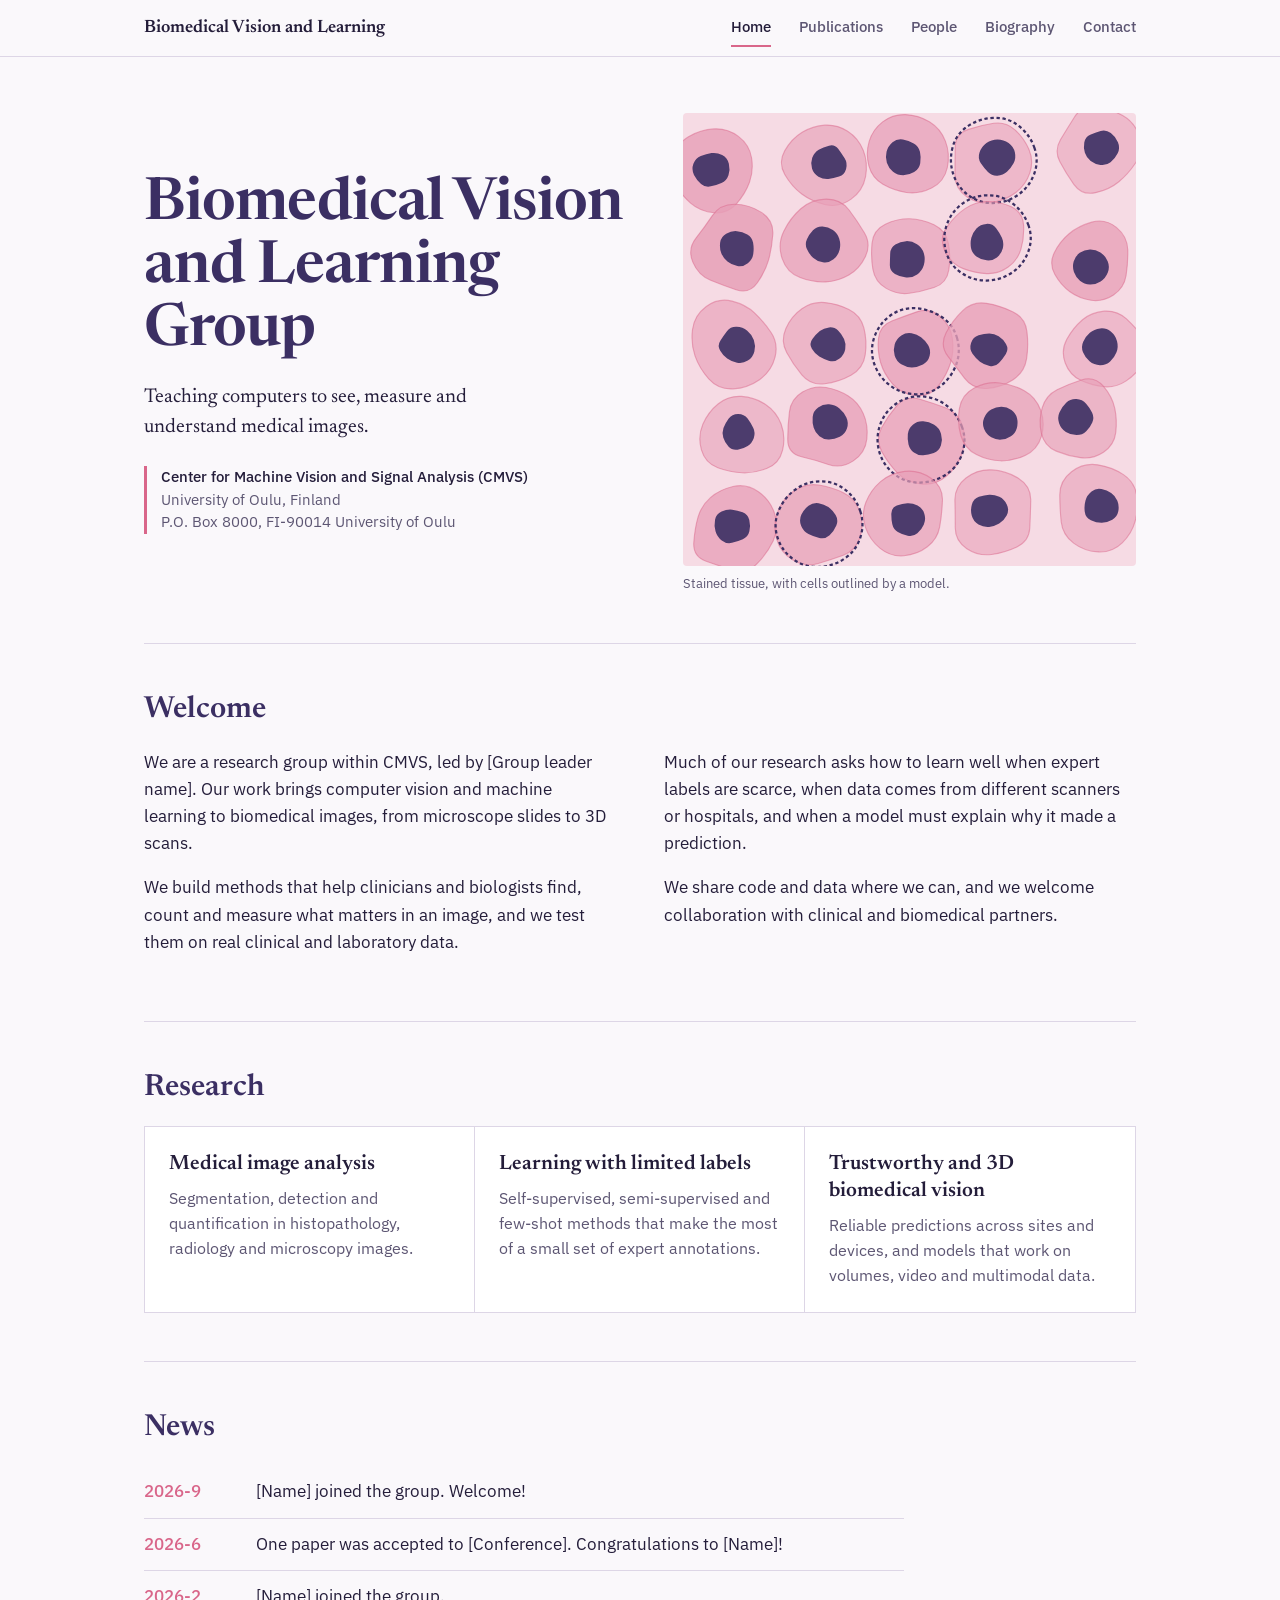
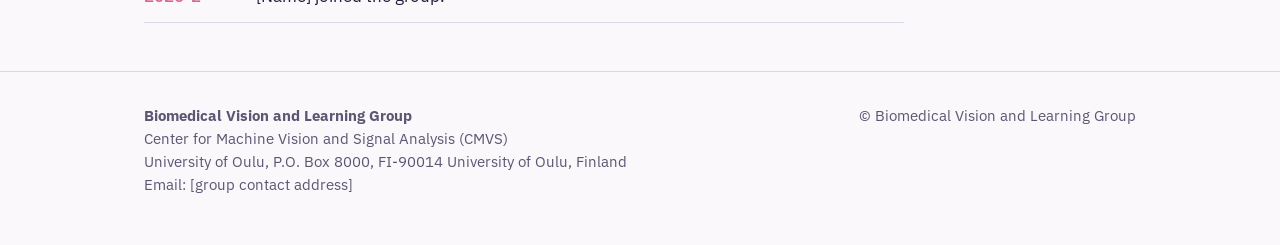
==== index.html @ d2b738da "Add files via upload" ====
<!DOCTYPE html>
<html lang="en">
<head>
<meta charset="utf-8">
<meta name="viewport" content="width=device-width, initial-scale=1, viewport-fit=cover">
<title>Biomedical Vision and Learning Group | Home</title>
<link rel="preconnect" href="https://fonts.googleapis.com">
<link rel="preconnect" href="https://fonts.gstatic.com" crossorigin>
<link href="https://fonts.googleapis.com/css2?family=Newsreader:ital,opsz,wght@0,6..72,400;0,6..72,600;1,6..72,400&family=IBM+Plex+Sans:wght@400;500&display=swap" rel="stylesheet">
<link rel="stylesheet" href="style.css">
</head>
<body>
<nav aria-label="Main">
  <div class="wrap">
    <a class="brand" href="index.html">Biomedical Vision and Learning</a>
    <a class="link on" href="index.html" aria-current="page">Home</a>
    <a class="link" href="pubs.html">Publications</a>
    <a class="link" href="people.html">People</a>
    <a class="link" href="bio.html">Biography</a>
    <a class="link" href="index.html#contact">Contact</a>
  </div>
</nav>

<main id="home">
  <div class="wrap">
    <div class="hero">
      <div>
        <h1>Biomedical Vision and Learning Group</h1>
        <p class="lead">Teaching computers to see, measure and understand medical images.</p>
        <div class="affil">
          <strong>Center for Machine Vision and Signal Analysis (CMVS)</strong><br>
          University of Oulu, Finland<br>
          P.O. Box 8000, FI-90014 University of Oulu
        </div>
      </div>
      <figure style="margin:0">
        <svg class="field" id="field" viewBox="0 0 400 400" role="img" aria-label="Illustration of stained tissue cells with dashed outlines marking automatically detected regions"></svg>
        <figcaption class="caption">Stained tissue, with cells outlined by a model.</figcaption>
      </figure>
    </div>

    <section id="welcome" aria-labelledby="w">
      <h2 id="w">Welcome</h2>
      <div class="cols">
        <div class="prose">
          <p>We are a research group within CMVS, led by [Group leader name]. Our work brings computer vision and machine learning to biomedical images, from microscope slides to 3D scans.</p>
          <p>We build methods that help clinicians and biologists find, count and measure what matters in an image, and we test them on real clinical and laboratory data.</p>
        </div>
        <div class="prose">
          <p>Much of our research asks how to learn well when expert labels are scarce, when data comes from different scanners or hospitals, and when a model must explain why it made a prediction.</p>
          <p>We share code and data where we can, and we welcome collaboration with clinical and biomedical partners.</p>
        </div>
      </div>
    </section>

    <section id="research" aria-labelledby="r">
      <h2 id="r">Research</h2>
      <div class="topics">
        <div>
          <h3>Medical image analysis</h3>
          <p>Segmentation, detection and quantification in histopathology, radiology and microscopy images.</p>
        </div>
        <div>
          <h3>Learning with limited labels</h3>
          <p>Self-supervised, semi-supervised and few-shot methods that make the most of a small set of expert annotations.</p>
        </div>
        <div>
          <h3>Trustworthy and 3D biomedical vision</h3>
          <p>Reliable predictions across sites and devices, and models that work on volumes, video and multimodal data.</p>
        </div>
      </div>
    </section>

    <section id="news" aria-labelledby="n">
      <h2 id="n">News</h2>
      <ul class="news">
        <li><time datetime="2026-09">2026-9</time><span>[Name] joined the group. Welcome!</span></li>
        <li><time datetime="2026-06">2026-6</time><span>One paper was accepted to [Conference]. Congratulations to [Name]!</span></li>
        <li><time datetime="2026-02">2026-2</time><span>[Name] joined the group.</span></li>
      </ul>
    </section>


  </div>
</main>

<footer id="contact">
  <div class="wrap">
    <div>
      <strong>Biomedical Vision and Learning Group</strong><br>
      Center for Machine Vision and Signal Analysis (CMVS)<br>
      University of Oulu, P.O. Box 8000, FI-90014 University of Oulu, Finland<br>
      Email: [group contact address]
    </div>
    <div>&copy; Biomedical Vision and Learning Group</div>
  </div>
</footer>

<script>
(function () {
  // Deterministic tissue-like field: eosin cytoplasm blobs with hematoxylin nuclei.
  var svg = document.getElementById("field"), NS = "http://www.w3.org/2000/svg";
  var seed = 7;
  function rnd() { seed = (seed * 16807) % 2147483647; return seed / 2147483647; }
  function el(n, a, p) { var e = document.createElementNS(NS, n); for (var k in a) e.setAttribute(k, a[k]); (p || svg).appendChild(e); return e; }
  function blob(cx, cy, r, wob) {
    var pts = [], n = 10;
    for (var i = 0; i < n; i++) {
      var a = (i / n) * Math.PI * 2, rr = r * (1 - wob + rnd() * wob * 2);
      pts.push([cx + Math.cos(a) * rr, cy + Math.sin(a) * rr]);
    }
    var d = "M" + ((pts[0][0] + pts[n - 1][0]) / 2) + "," + ((pts[0][1] + pts[n - 1][1]) / 2);
    for (var j = 0; j < n; j++) {
      var p = pts[j], q = pts[(j + 1) % n];
      d += " Q" + p[0] + "," + p[1] + " " + ((p[0] + q[0]) / 2) + "," + ((p[1] + q[1]) / 2);
    }
    return d + "Z";
  }
  var cols = 5, rows = 5, cell = 400 / cols, outlined = [3, 8, 12, 17, 21];
  for (var r = 0; r < rows; r++) for (var c = 0; c < cols; c++) {
    var i = r * cols + c, cx = c * cell + cell / 2 + (rnd() - .5) * 26, cy = r * cell + cell / 2 + (rnd() - .5) * 26;
    var d = blob(cx, cy, cell * 0.47, 0.14);
    el("path", { d: d, fill: "#e8a0b8", "fill-opacity": 0.55 + rnd() * 0.3, stroke: "#d9668a", "stroke-opacity": .5, "stroke-width": 1 });
    el("path", { d: blob(cx + (rnd() - .5) * 8, cy + (rnd() - .5) * 8, cell * 0.2, 0.12), fill: "#3b2f63", "fill-opacity": 0.9 });
    if (outlined.indexOf(i) > -1) el("path", { d: blob(cx, cy, cell * 0.5, 0.03), "class": "contour", pathLength: 400 });
  }
})();
</script>
</body>
</html>
---- style.css ----
:root {
  --paper: #faf8fb;
  --ink: #241d3a;
  --muted: #5d5673;
  --hema: #3b2f63;      /* hematoxylin */
  --eosin: #d9668a;     /* eosin */
  --eosin-soft: #f6dbe4;
  --line: #ddd6e6;
  --surface: #ffffff;
  --serif: "Newsreader", Georgia, "Times New Roman", serif;
  --sans: "IBM Plex Sans", system-ui, -apple-system, "Segoe UI", sans-serif;
  box-sizing: border-box;
  padding-top: env(safe-area-inset-top, 0px);
  padding-bottom: env(safe-area-inset-bottom, 0px);
}
@media (prefers-color-scheme: dark) {
  :root:not([data-theme="light"]) {
    --paper: #17122a; --ink: #ece8f5; --muted: #a9a2c0; --hema: #b7a8ee;
    --eosin: #ee8fae; --eosin-soft: #3a2340; --line: #342c52; --surface: #1f1938;
  }
}
:root[data-theme="dark"] {
  --paper: #17122a; --ink: #ece8f5; --muted: #a9a2c0; --hema: #b7a8ee;
  --eosin: #ee8fae; --eosin-soft: #3a2340; --line: #342c52; --surface: #1f1938;
}
html { scroll-padding-top: calc(env(safe-area-inset-top, 0px) + 64px); scroll-behavior: smooth; }
*, *::before, *::after { box-sizing: border-box; }
body { margin: 0; background: var(--paper); color: var(--ink); font: 17px/1.6 var(--sans); }
a { color: var(--hema); text-underline-offset: 3px; }
a:hover { color: var(--eosin); }
:focus-visible { outline: 3px solid var(--eosin); outline-offset: 3px; border-radius: 2px; }

.wrap { max-width: 1040px; margin: 0 auto; padding: 0 24px; }

/* nav */
nav { position: sticky; top: env(safe-area-inset-top, 0px); z-index: 10; background: var(--paper); border-bottom: 1px solid var(--line); }
nav .wrap { display: flex; gap: 28px; align-items: center; min-height: 56px; overflow-x: auto; }
nav .brand { font: 600 18px var(--serif); color: var(--ink); text-decoration: none; white-space: nowrap; margin-right: auto; }
nav a.link { text-decoration: none; color: var(--muted); font-weight: 500; font-size: 15px; white-space: nowrap; padding: 6px 0; border-bottom: 2px solid transparent; }
nav a.link:hover, nav a.link.on { color: var(--ink); border-color: var(--eosin); }

/* hero */
.hero { display: grid; grid-template-columns: 1.1fr 1fr; gap: 40px; align-items: center; padding: 56px 0 48px; }
.hero h1 { font: 600 clamp(2.3rem, 5.2vw, 3.7rem)/1.06 var(--serif); letter-spacing: -0.015em; margin: 0 0 20px; color: var(--hema); }
.hero p.lead { font: 400 1.25rem/1.5 var(--serif); color: var(--ink); margin: 0 0 24px; max-width: 34ch; }
.affil { font-size: 14.5px; color: var(--muted); line-height: 1.55; border-left: 3px solid var(--eosin); padding-left: 14px; }
.affil strong { color: var(--ink); font-weight: 500; }
.field { width: 100%; height: auto; aspect-ratio: 1/1; border-radius: 4px; background: var(--eosin-soft); display: block; }
.field .contour { fill: none; stroke: var(--hema); stroke-width: 2; stroke-dasharray: 5 4; stroke-dashoffset: 400; animation: trace 2.6s ease-out 0.4s forwards; }
@keyframes trace { to { stroke-dashoffset: 0; } }
.caption { font-size: 13px; color: var(--muted); margin-top: 8px; }

/* sections */
section { padding: 48px 0; border-top: 1px solid var(--line); }
h2 { font: 600 1.9rem/1.2 var(--serif); margin: 0 0 20px; color: var(--hema); }
h3 { font: 600 1.3rem/1.3 var(--serif); margin: 0 0 8px; }
.cols { display: grid; grid-template-columns: 1fr 1fr; gap: 48px; }
.prose p { margin: 0 0 1em; max-width: 68ch; }

.topics { display: grid; grid-template-columns: repeat(3, 1fr); gap: 0; border: 1px solid var(--line); background: var(--surface); }
.topics > div { padding: 24px; border-right: 1px solid var(--line); }
.topics > div:last-child { border-right: 0; }
.topics p { margin: 0; color: var(--muted); font-size: 15.5px; }

.news { list-style: none; padding: 0; margin: 0; max-width: 760px; }
.news li { display: grid; grid-template-columns: 96px 1fr; gap: 16px; padding: 12px 0; border-bottom: 1px solid var(--line); }
.news time { font-weight: 500; color: var(--eosin); }

.people { display: grid; grid-template-columns: repeat(auto-fill, minmax(210px, 1fr)); gap: 24px; }
.person .avatar { aspect-ratio: 1/1; background: var(--eosin-soft); border-radius: 4px; display: grid; place-items: center; font: 600 2.4rem var(--serif); color: var(--hema); margin-bottom: 10px; }
.person b { display: block; font-weight: 500; }
.person span { color: var(--muted); font-size: 15px; }

.pubs { list-style: none; padding: 0; margin: 0; max-width: 780px; }
.pubs li { padding: 14px 0; border-bottom: 1px solid var(--line); }
.pubs .venue { color: var(--muted); font-size: 15px; }
.note { background: var(--eosin-soft); padding: 12px 16px; border-radius: 4px; font-size: 15px; max-width: 780px; margin-bottom: 20px; }

footer { border-top: 1px solid var(--line); padding: 32px 0 48px; color: var(--muted); font-size: 14.5px; }
footer .wrap { display: flex; justify-content: space-between; gap: 24px; flex-wrap: wrap; }

@media (max-width: 800px) {
  .hero, .cols { grid-template-columns: 1fr; gap: 28px; }
  .topics { grid-template-columns: 1fr; }
  .topics > div { border-right: 0; border-bottom: 1px solid var(--line); }
  .topics > div:last-child { border-bottom: 0; }
  .news li { grid-template-columns: 1fr; gap: 2px; }
}
@media (prefers-reduced-motion: reduce) {
  html { scroll-behavior: auto; }
  .field .contour { animation: none; stroke-dashoffset: 0; }
}

/* sub-pages */
.page { padding: 48px 0 56px; }
.page h1 { font: 600 clamp(2rem, 4.5vw, 2.8rem)/1.1 var(--serif); letter-spacing: -0.01em; margin: 0 0 24px; color: var(--hema); }
.page .intro { max-width: 68ch; color: var(--muted); margin: 0 0 32px; }
.year { font: 600 1.4rem var(--serif); color: var(--eosin); margin: 36px 0 4px; }
.year:first-of-type { margin-top: 8px; }
.people-group { margin-bottom: 44px; }
.people-group h2 { font-size: 1.4rem; padding-bottom: 8px; border-bottom: 1px solid var(--line); }
.person .bio { display: block; margin-top: 4px; color: var(--muted); font-size: 14.5px; }


.bio-layout { display: grid; grid-template-columns: 220px 1fr; gap: 40px; align-items: start; }
@media (max-width: 800px) { .bio-layout { grid-template-columns: 1fr; gap: 24px; } .bio-layout .person { max-width: 220px; } }
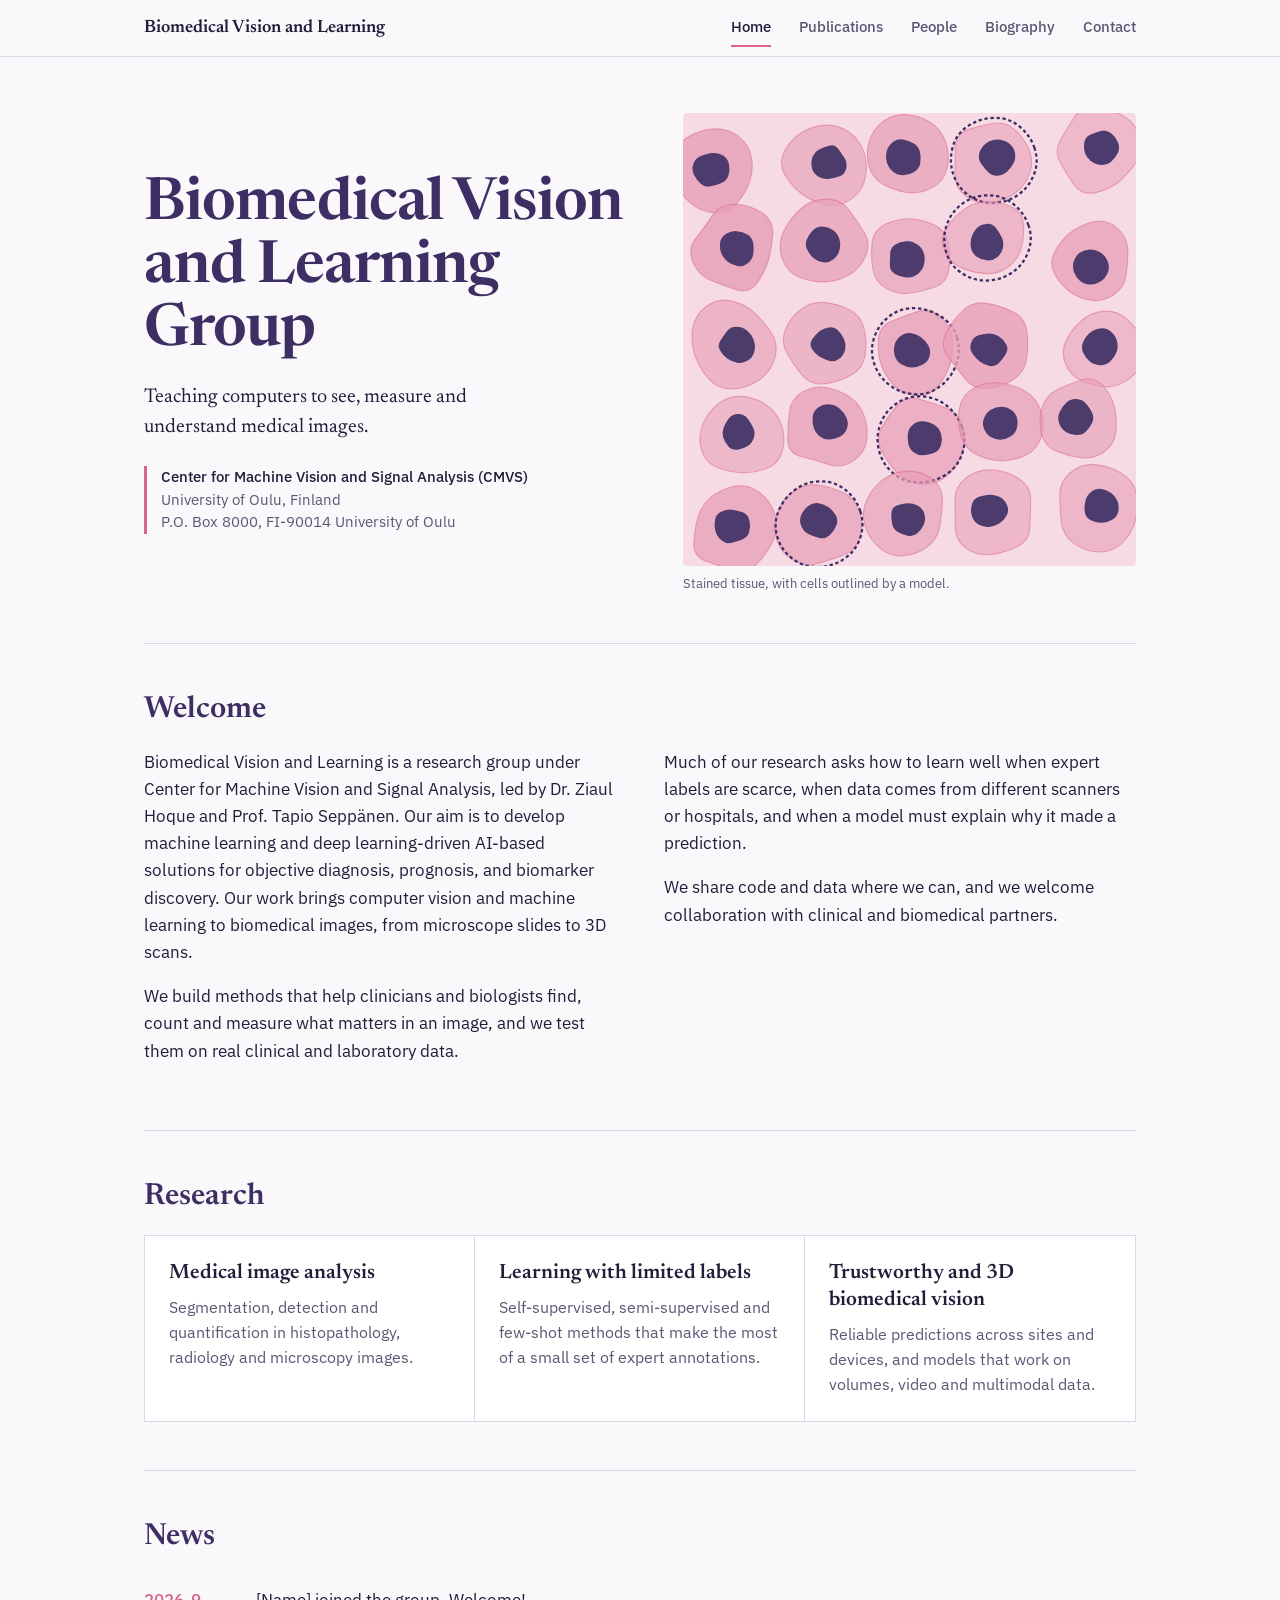
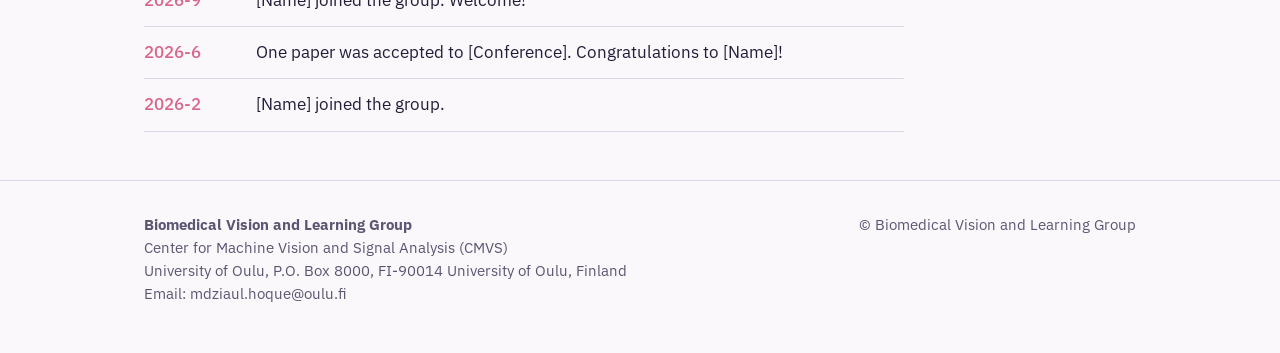
==== commit dba0bc3f: "Revise group description and update contact email Updated the description of the research group and " ====
--- a/index.html
+++ b/index.html
@@ -43,7 +43,8 @@
       <h2 id="w">Welcome</h2>
       <div class="cols">
         <div class="prose">
-          <p>We are a research group within CMVS, led by [Group leader name]. Our work brings computer vision and machine learning to biomedical images, from microscope slides to 3D scans.</p>
+          <p>Biomedical Vision and Learning is a research group under Center for Machine Vision and Signal Analysis, led by Dr. Ziaul Hoque and Prof. Tapio Seppänen. Our aim is to develop machine learning and deep learning-driven AI-based solutions for objective diagnosis, prognosis, and biomarker discovery.
+           Our work brings computer vision and machine learning to biomedical images, from microscope slides to 3D scans.</p>
           <p>We build methods that help clinicians and biologists find, count and measure what matters in an image, and we test them on real clinical and laboratory data.</p>
         </div>
         <div class="prose">
@@ -90,7 +91,7 @@
       <strong>Biomedical Vision and Learning Group</strong><br>
       Center for Machine Vision and Signal Analysis (CMVS)<br>
       University of Oulu, P.O. Box 8000, FI-90014 University of Oulu, Finland<br>
-      Email: [group contact address]
+      Email: mdziaul.hoque@oulu.fi
     </div>
     <div>&copy; Biomedical Vision and Learning Group</div>
   </div>
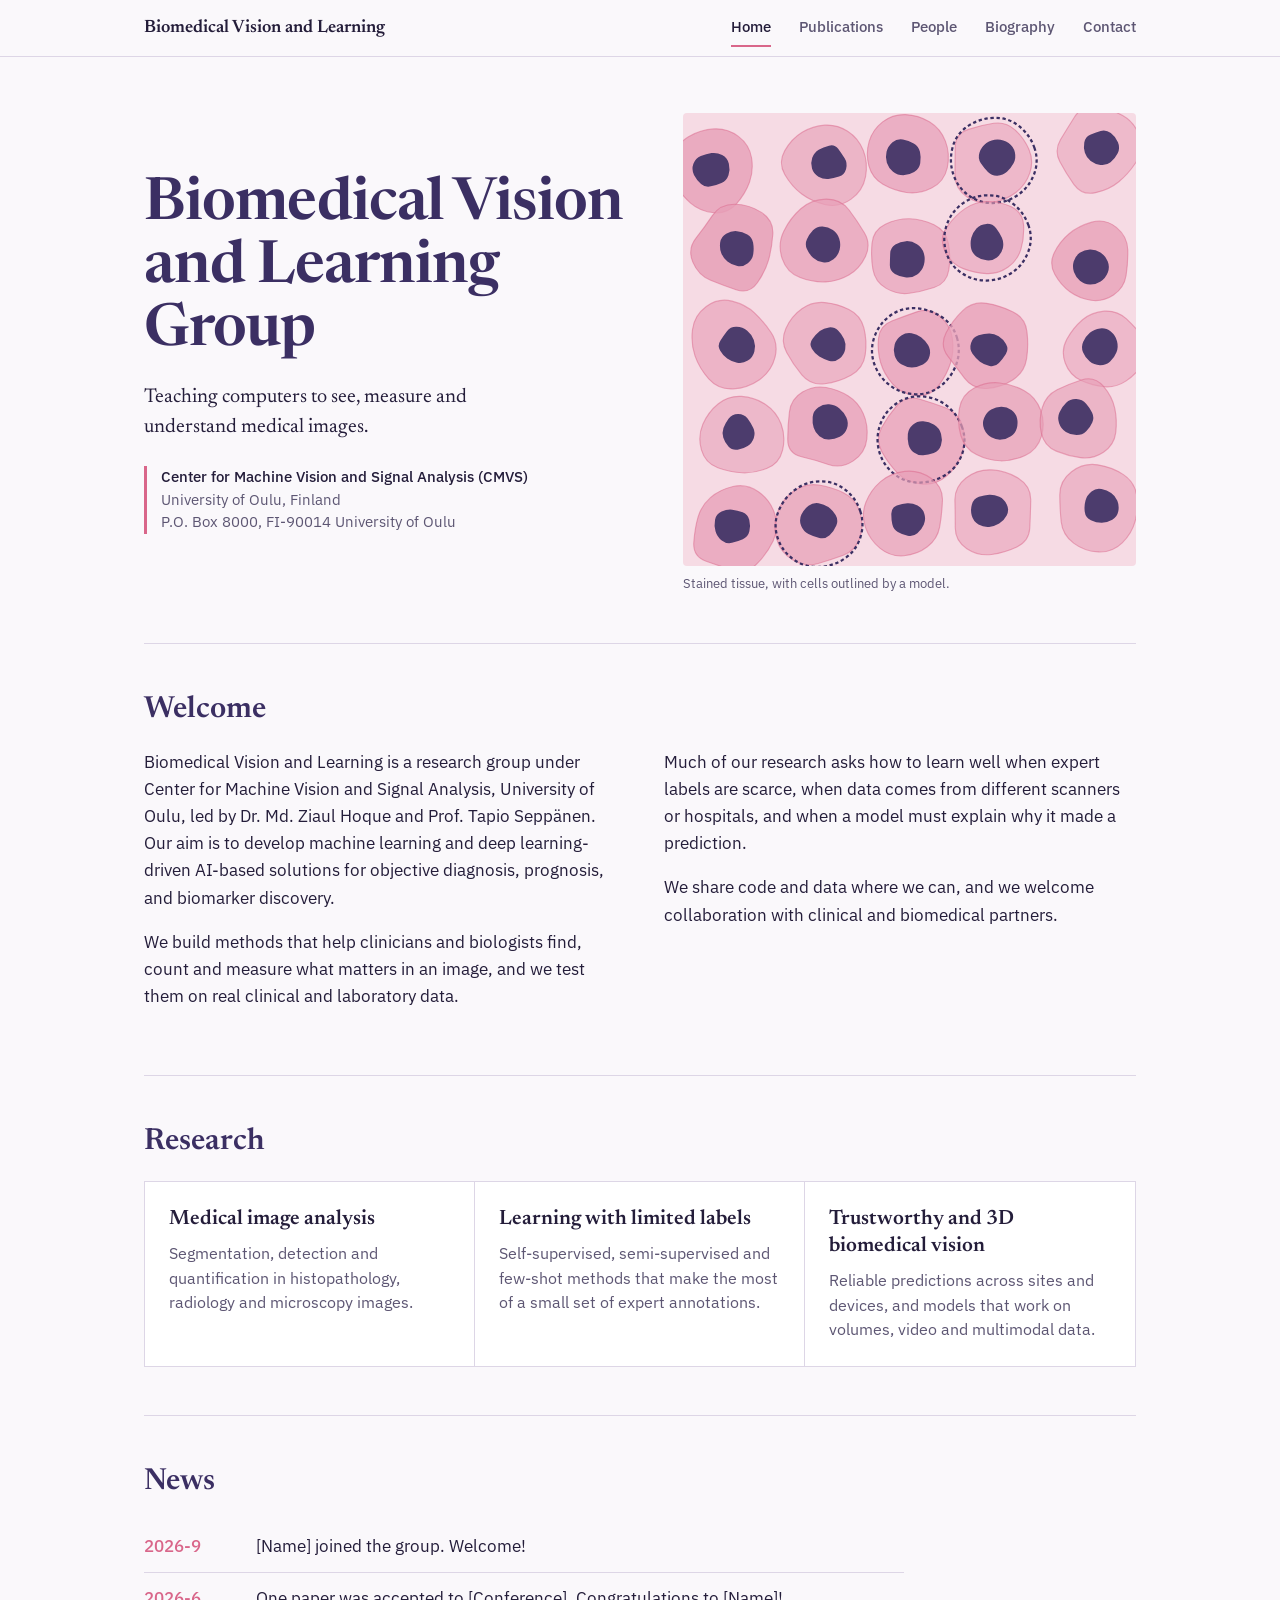
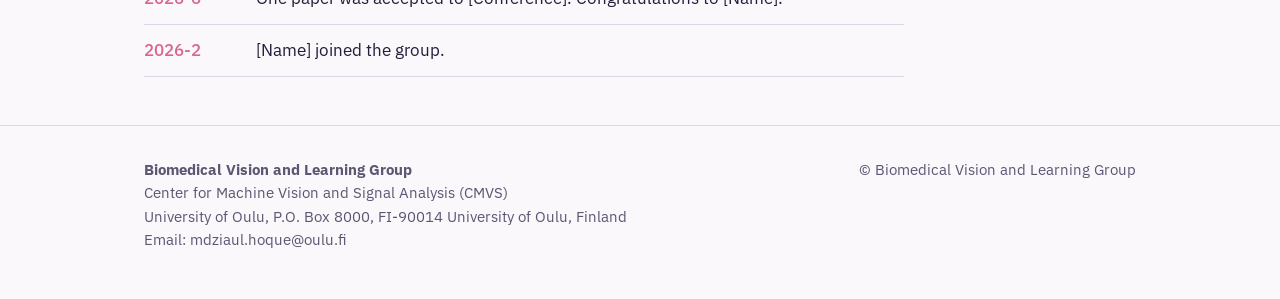
==== commit 958df54d: "Revise research group description in index.html Updated the description of the research group to inc" ====
--- a/index.html
+++ b/index.html
@@ -43,8 +43,8 @@
       <h2 id="w">Welcome</h2>
       <div class="cols">
         <div class="prose">
-          <p>Biomedical Vision and Learning is a research group under Center for Machine Vision and Signal Analysis, led by Dr. Ziaul Hoque and Prof. Tapio Seppänen. Our aim is to develop machine learning and deep learning-driven AI-based solutions for objective diagnosis, prognosis, and biomarker discovery.
-           Our work brings computer vision and machine learning to biomedical images, from microscope slides to 3D scans.</p>
+          <p>Biomedical Vision and Learning is a research group under Center for Machine Vision and Signal Analysis, University of Oulu, led by Dr. Md. Ziaul Hoque and Prof. Tapio Seppänen. Our aim is to develop machine learning and deep learning-driven AI-based solutions for objective diagnosis, prognosis, and biomarker discovery.
+           </p>
           <p>We build methods that help clinicians and biologists find, count and measure what matters in an image, and we test them on real clinical and laboratory data.</p>
         </div>
         <div class="prose">
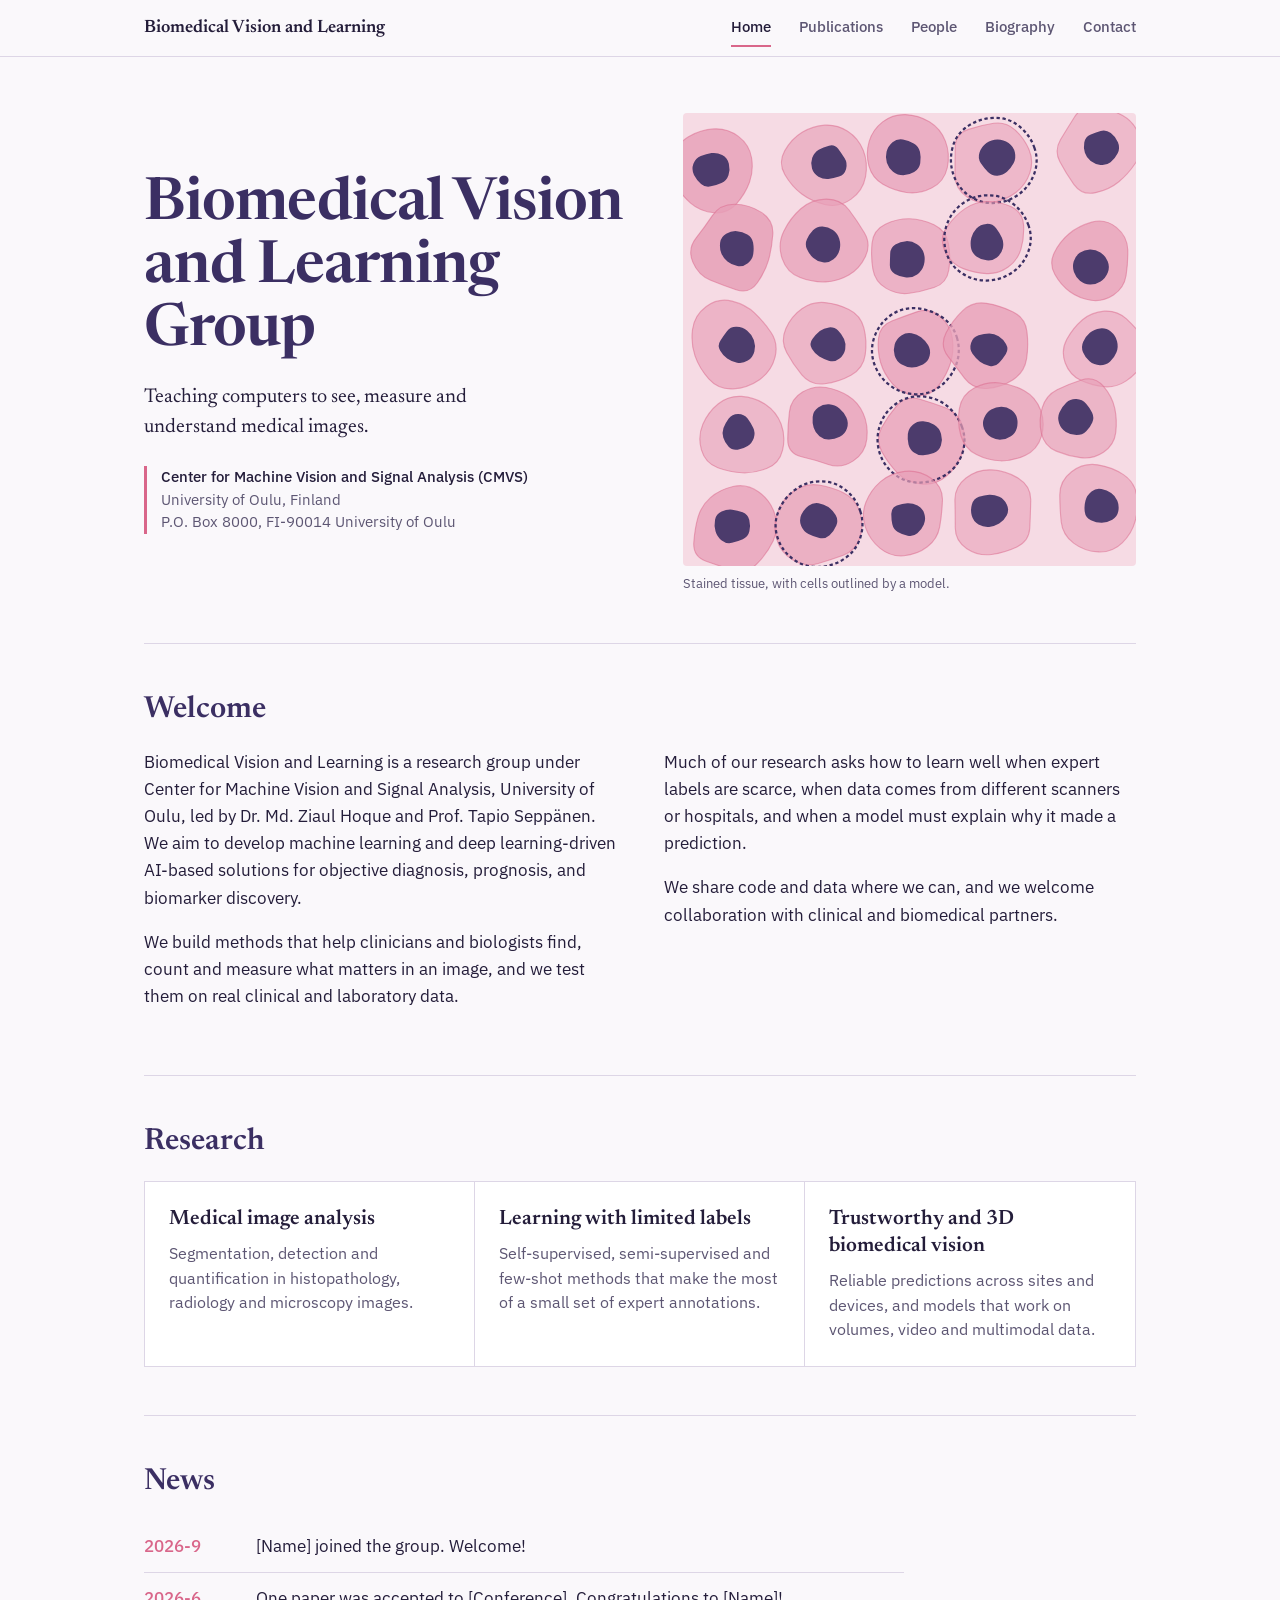
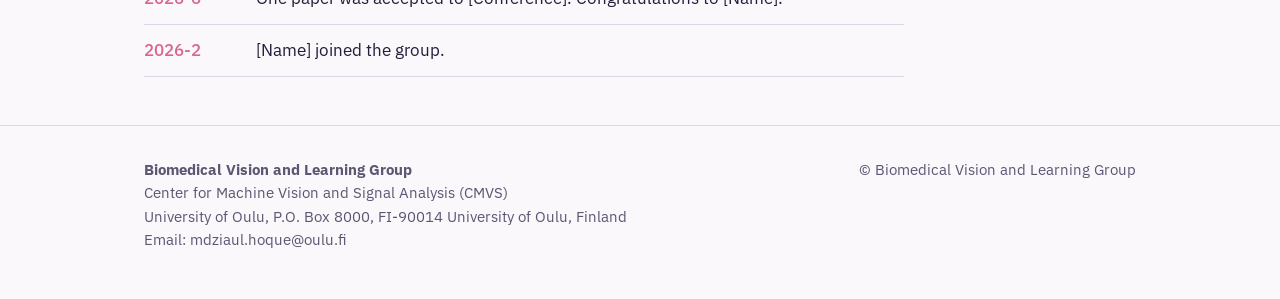
==== commit 6596fd7c: "Remove 'Our' from research group description" ====
--- a/index.html
+++ b/index.html
@@ -43,7 +43,7 @@
       <h2 id="w">Welcome</h2>
       <div class="cols">
         <div class="prose">
-          <p>Biomedical Vision and Learning is a research group under Center for Machine Vision and Signal Analysis, University of Oulu, led by Dr. Md. Ziaul Hoque and Prof. Tapio Seppänen. Our aim is to develop machine learning and deep learning-driven AI-based solutions for objective diagnosis, prognosis, and biomarker discovery.
+          <p>Biomedical Vision and Learning is a research group under Center for Machine Vision and Signal Analysis, University of Oulu, led by Dr. Md. Ziaul Hoque and Prof. Tapio Seppänen. We aim to develop machine learning and deep learning-driven AI-based solutions for objective diagnosis, prognosis, and biomarker discovery.
            </p>
           <p>We build methods that help clinicians and biologists find, count and measure what matters in an image, and we test them on real clinical and laboratory data.</p>
         </div>
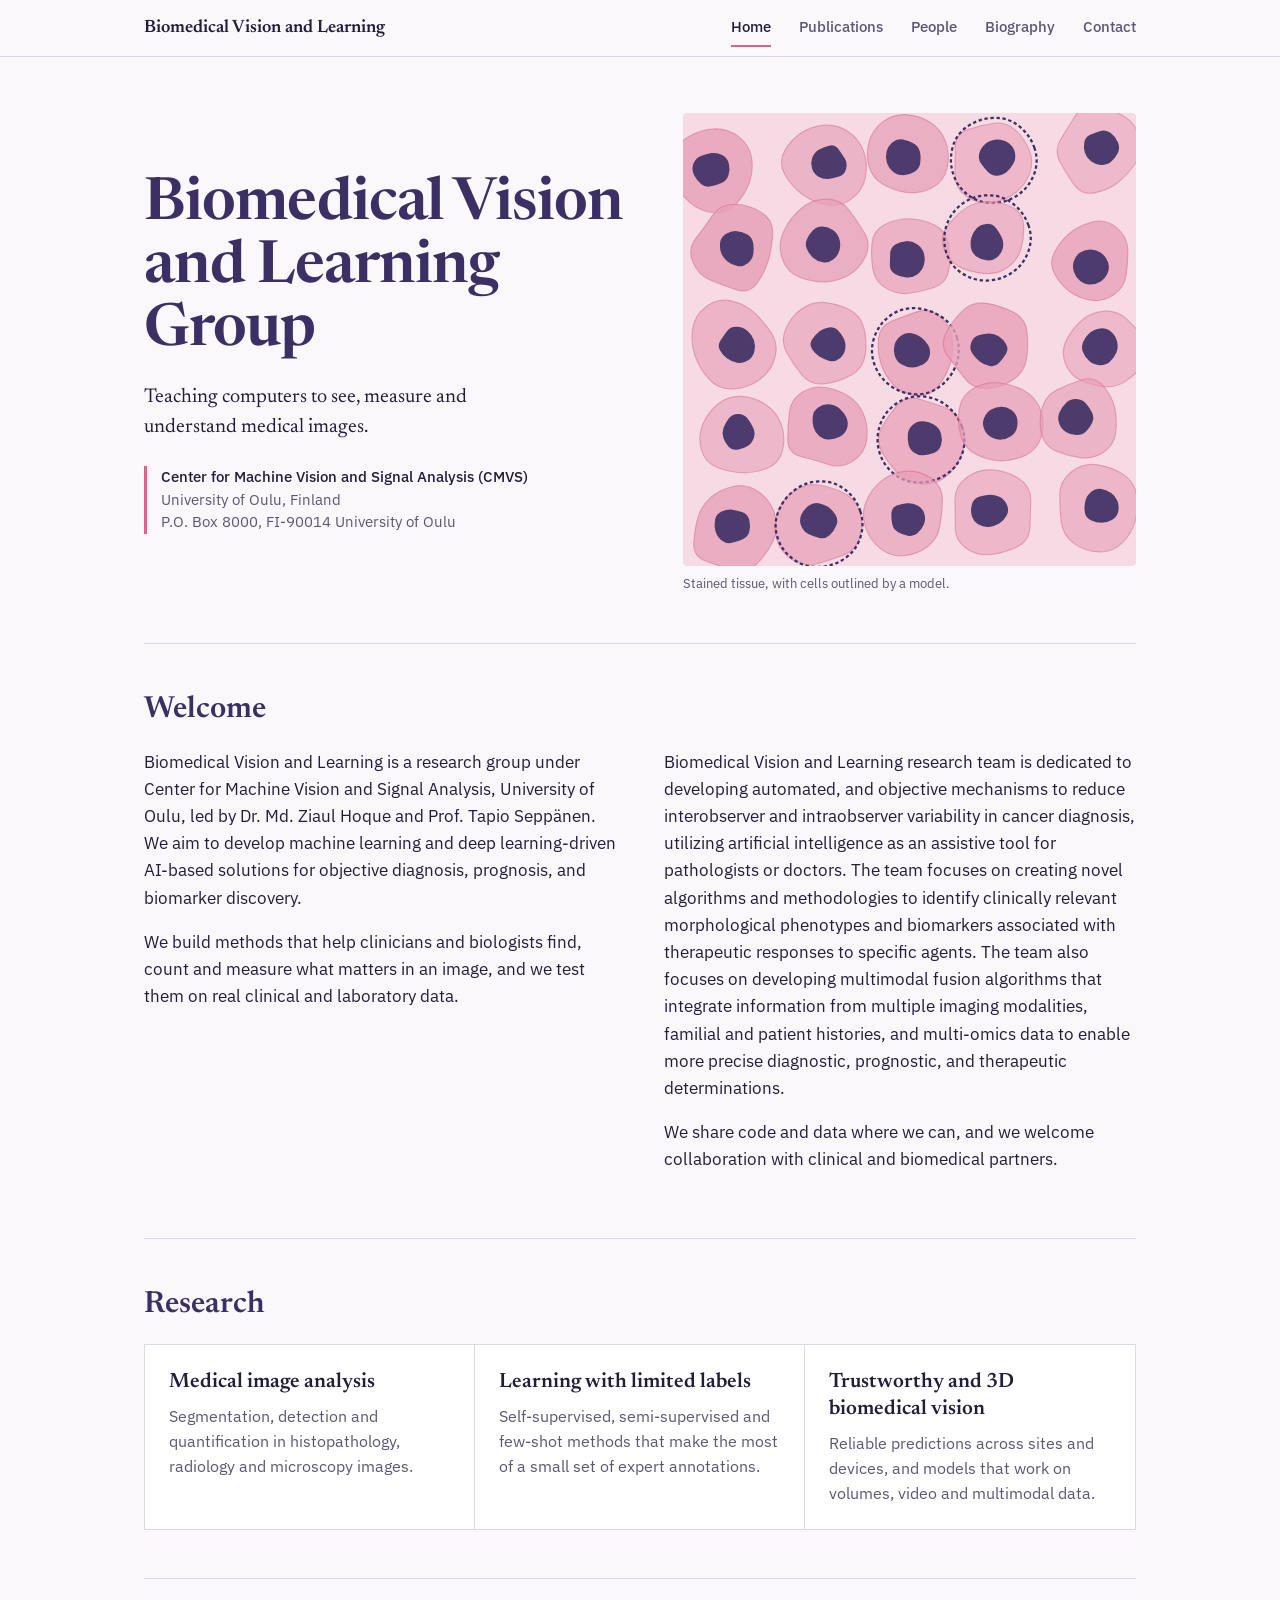
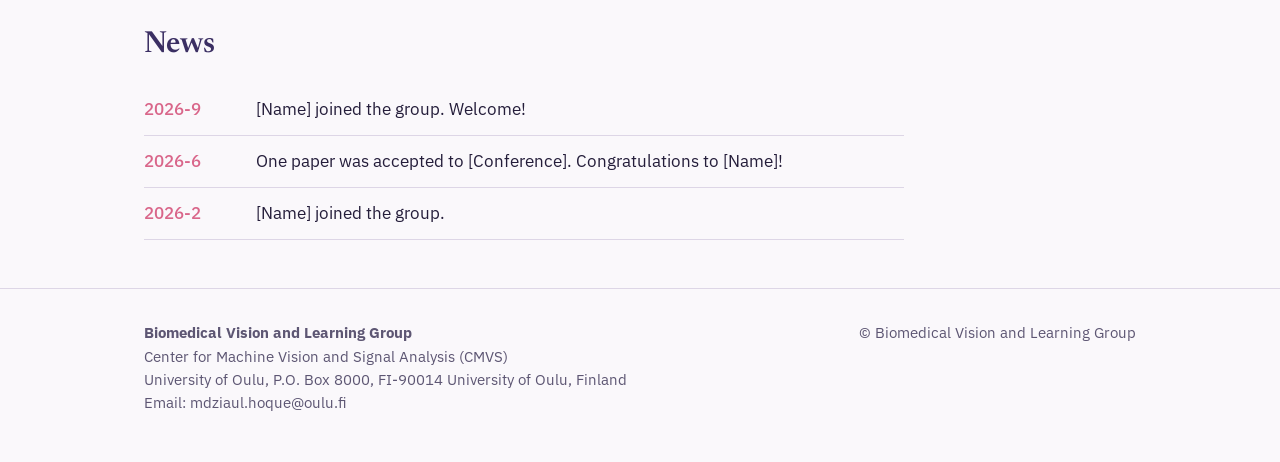
==== commit 69fe1e67: "Revise research focus in index.html Updated the research description to focus on AI in cancer diagno" ====
--- a/index.html
+++ b/index.html
@@ -48,7 +48,7 @@
           <p>We build methods that help clinicians and biologists find, count and measure what matters in an image, and we test them on real clinical and laboratory data.</p>
         </div>
         <div class="prose">
-          <p>Much of our research asks how to learn well when expert labels are scarce, when data comes from different scanners or hospitals, and when a model must explain why it made a prediction.</p>
+          <p>Biomedical Vision and Learning research team is dedicated to developing automated, and objective mechanisms to reduce interobserver and intraobserver variability in cancer diagnosis, utilizing artificial intelligence as an assistive tool for pathologists or doctors. The team focuses on creating novel algorithms and methodologies to identify clinically relevant morphological phenotypes and biomarkers associated with therapeutic responses to specific agents. The team also focuses on developing multimodal fusion algorithms that integrate information from multiple imaging modalities, familial and patient histories, and multi-omics data to enable more precise diagnostic, prognostic, and therapeutic determinations.</p>
           <p>We share code and data where we can, and we welcome collaboration with clinical and biomedical partners.</p>
         </div>
       </div>
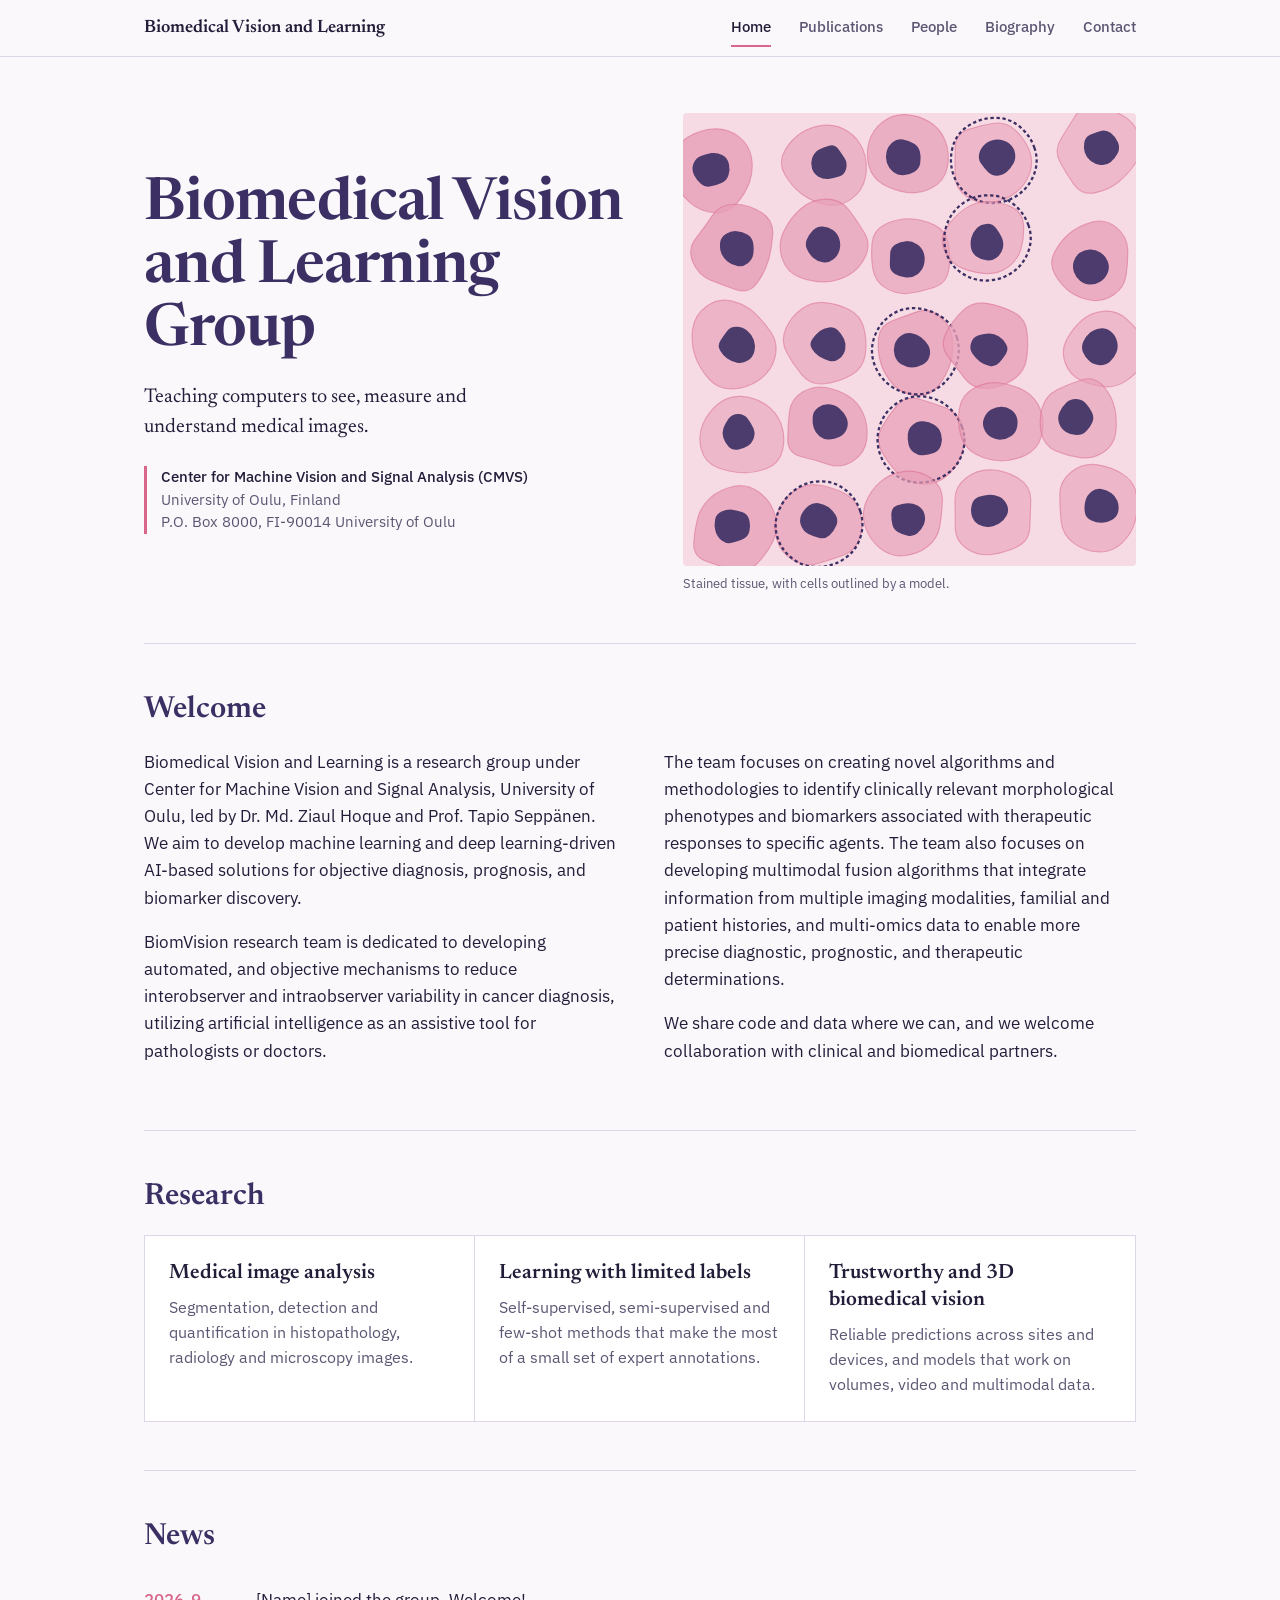
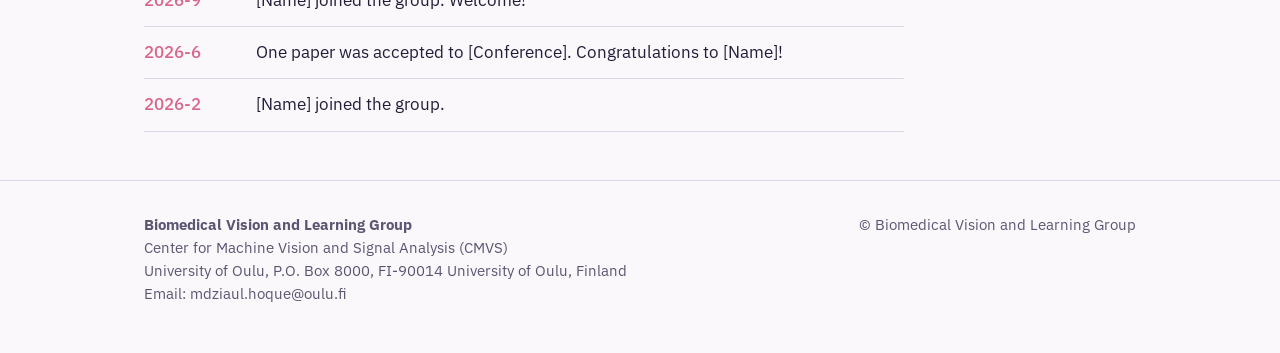
==== commit b1fa6f56: "Update description of Biomedical Vision and Learning team" ====
--- a/index.html
+++ b/index.html
@@ -45,10 +45,10 @@
         <div class="prose">
           <p>Biomedical Vision and Learning is a research group under Center for Machine Vision and Signal Analysis, University of Oulu, led by Dr. Md. Ziaul Hoque and Prof. Tapio Seppänen. We aim to develop machine learning and deep learning-driven AI-based solutions for objective diagnosis, prognosis, and biomarker discovery.
            </p>
-          <p>We build methods that help clinicians and biologists find, count and measure what matters in an image, and we test them on real clinical and laboratory data.</p>
+          <p>BiomVision research team is dedicated to developing automated, and objective mechanisms to reduce interobserver and intraobserver variability in cancer diagnosis, utilizing artificial intelligence as an assistive tool for pathologists or doctors.</p>
         </div>
         <div class="prose">
-          <p>Biomedical Vision and Learning research team is dedicated to developing automated, and objective mechanisms to reduce interobserver and intraobserver variability in cancer diagnosis, utilizing artificial intelligence as an assistive tool for pathologists or doctors. The team focuses on creating novel algorithms and methodologies to identify clinically relevant morphological phenotypes and biomarkers associated with therapeutic responses to specific agents. The team also focuses on developing multimodal fusion algorithms that integrate information from multiple imaging modalities, familial and patient histories, and multi-omics data to enable more precise diagnostic, prognostic, and therapeutic determinations.</p>
+          <p>The team focuses on creating novel algorithms and methodologies to identify clinically relevant morphological phenotypes and biomarkers associated with therapeutic responses to specific agents. The team also focuses on developing multimodal fusion algorithms that integrate information from multiple imaging modalities, familial and patient histories, and multi-omics data to enable more precise diagnostic, prognostic, and therapeutic determinations.</p>
           <p>We share code and data where we can, and we welcome collaboration with clinical and biomedical partners.</p>
         </div>
       </div>
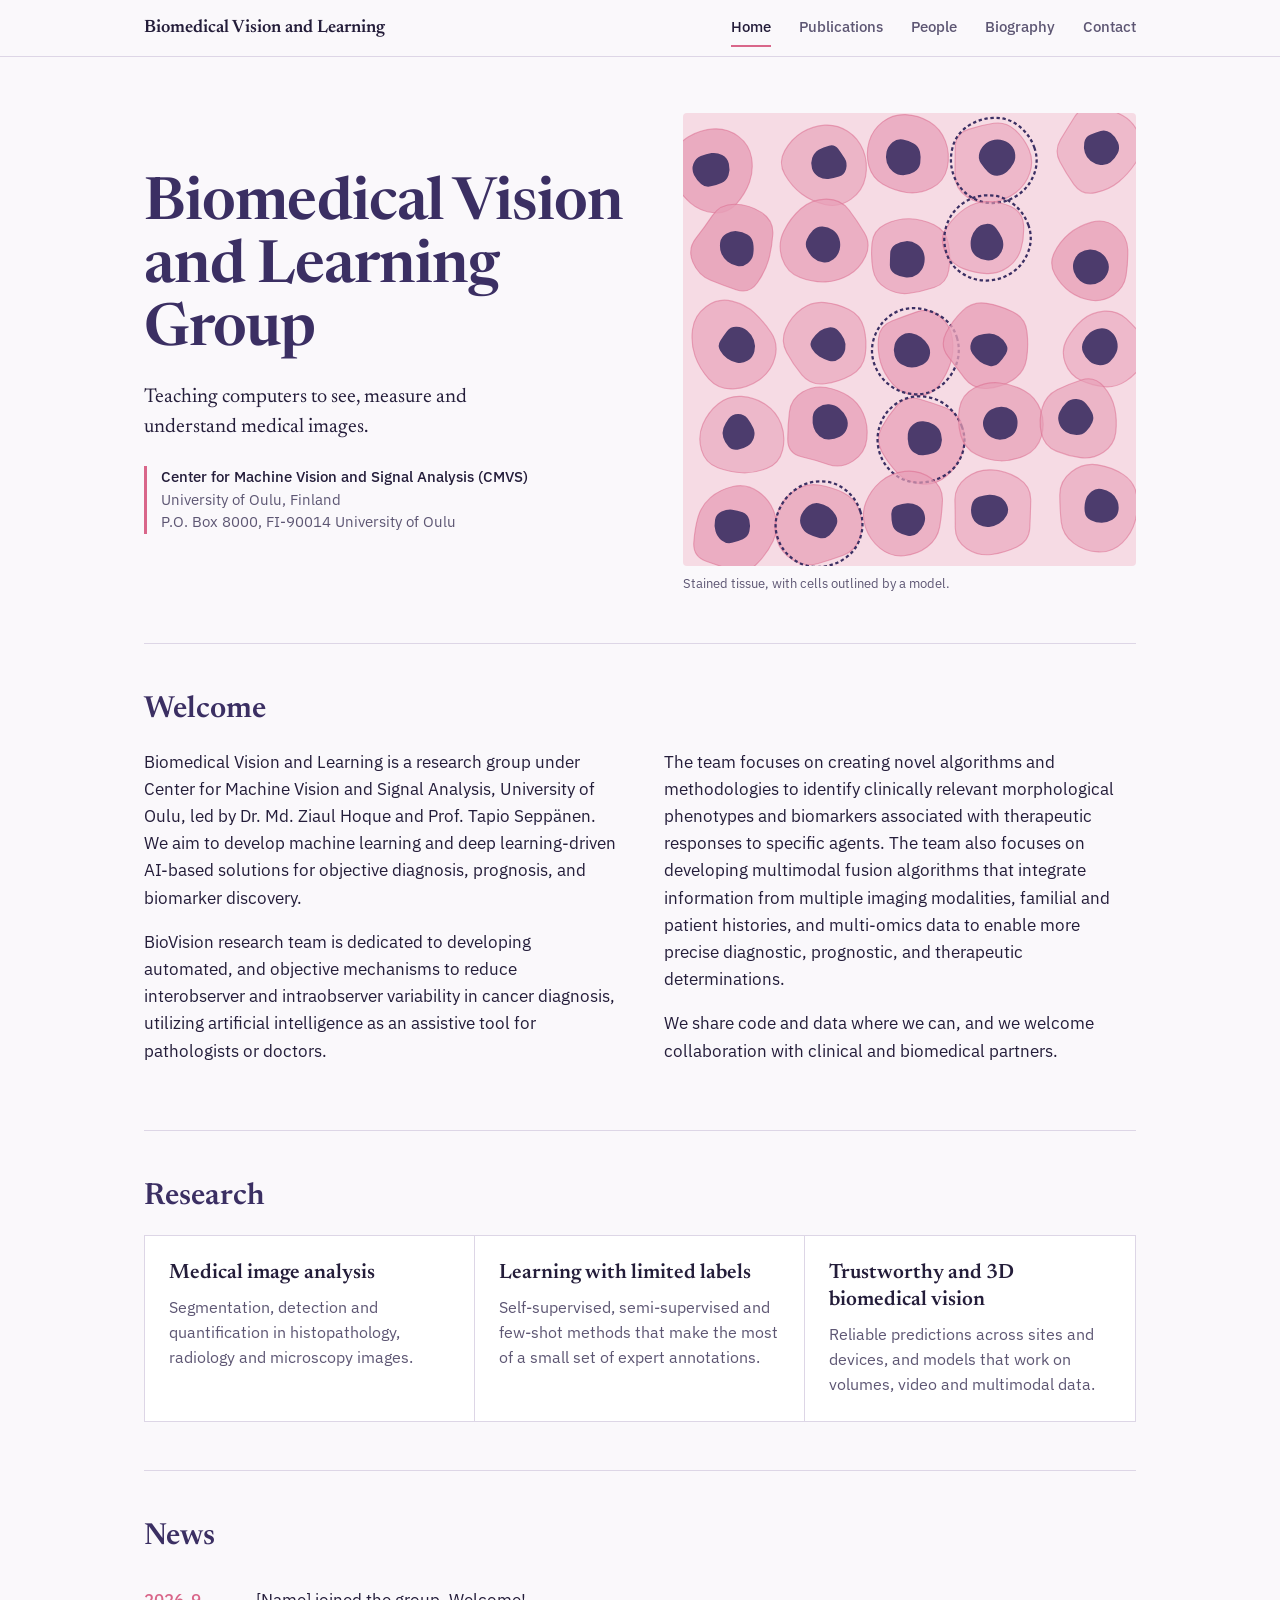
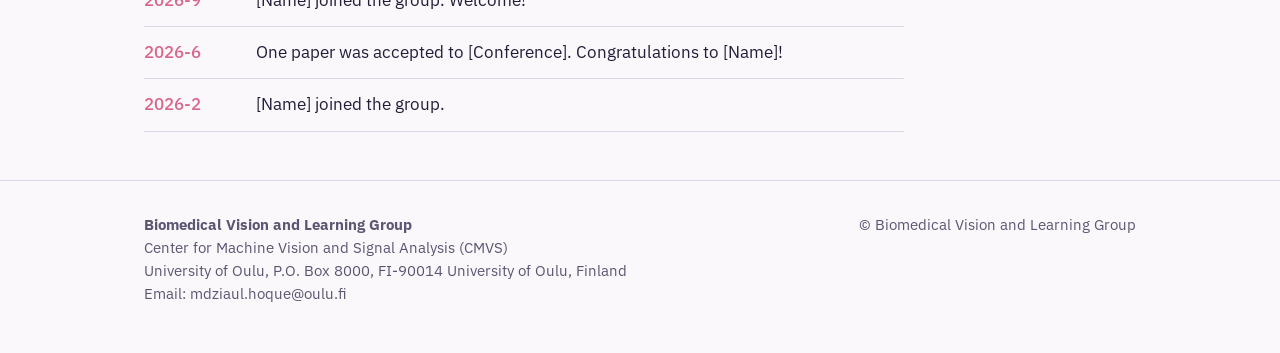
==== commit 0bbeb688: "Fix typo in Biomedical Vision and Learning description" ====
--- a/index.html
+++ b/index.html
@@ -45,7 +45,7 @@
         <div class="prose">
           <p>Biomedical Vision and Learning is a research group under Center for Machine Vision and Signal Analysis, University of Oulu, led by Dr. Md. Ziaul Hoque and Prof. Tapio Seppänen. We aim to develop machine learning and deep learning-driven AI-based solutions for objective diagnosis, prognosis, and biomarker discovery.
            </p>
-          <p>BiomVision research team is dedicated to developing automated, and objective mechanisms to reduce interobserver and intraobserver variability in cancer diagnosis, utilizing artificial intelligence as an assistive tool for pathologists or doctors.</p>
+          <p>BioVision research team is dedicated to developing automated, and objective mechanisms to reduce interobserver and intraobserver variability in cancer diagnosis, utilizing artificial intelligence as an assistive tool for pathologists or doctors.</p>
         </div>
         <div class="prose">
           <p>The team focuses on creating novel algorithms and methodologies to identify clinically relevant morphological phenotypes and biomarkers associated with therapeutic responses to specific agents. The team also focuses on developing multimodal fusion algorithms that integrate information from multiple imaging modalities, familial and patient histories, and multi-omics data to enable more precise diagnostic, prognostic, and therapeutic determinations.</p>
